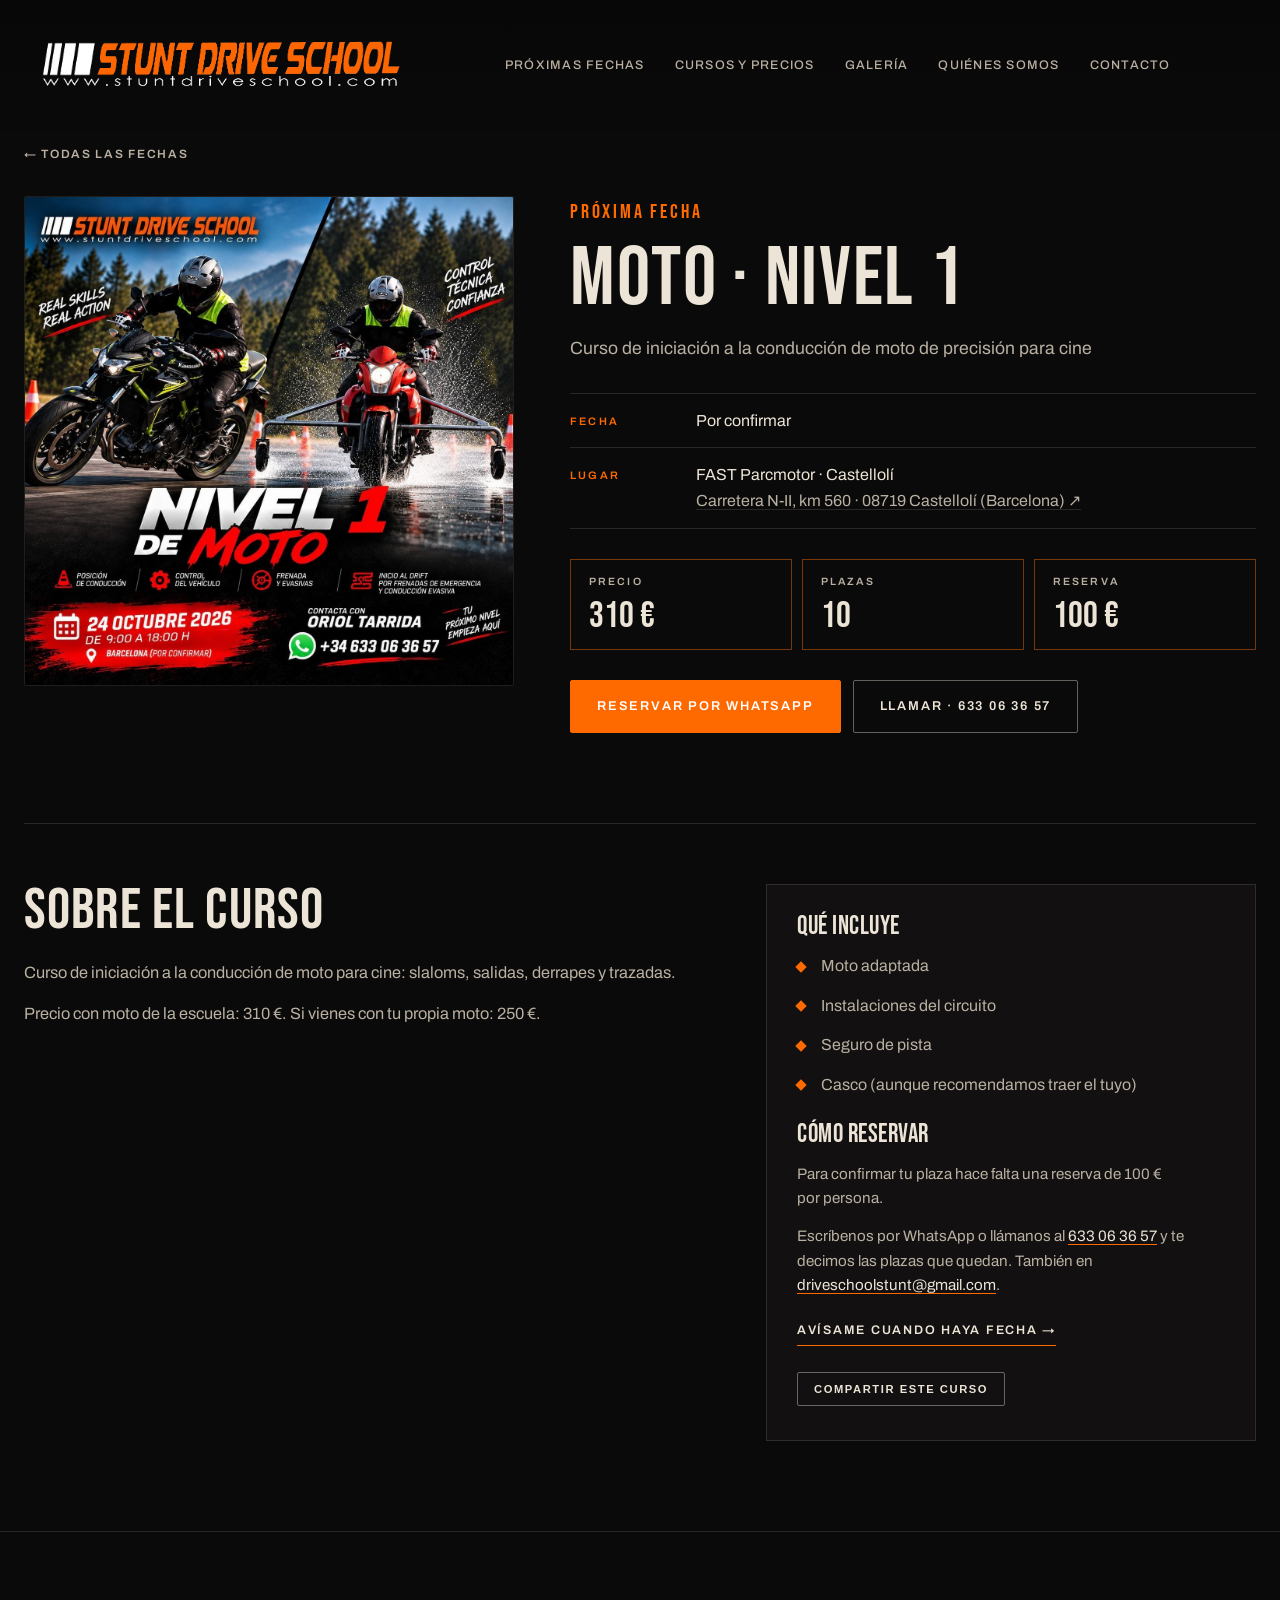
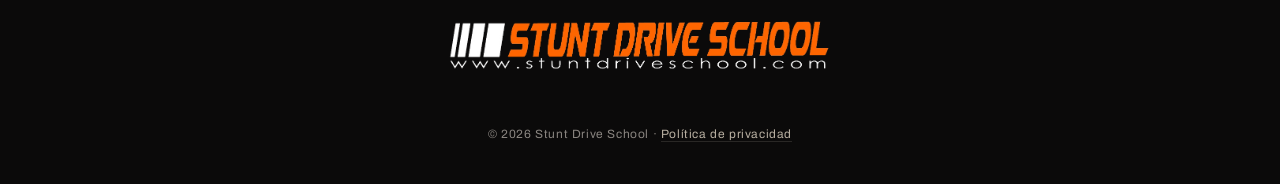
==== cursos/moto-nivel-1/index.html @ 05d61115 "Página «Más información» para cada fecha (cursos/<slug>/), generada desde el contenido Co-Authored-B" ====
<!DOCTYPE html>
<html lang="es">
<head>
<meta charset="UTF-8">
<meta name="viewport" content="width=device-width, initial-scale=1.0">
<title>Moto · Nivel 1 — Stunt Drive School</title>
<meta name="description" content="Curso de iniciación a la conducción de moto de precisión para cine">
<meta name="theme-color" content="#0b0a0a">
<link rel="icon" type="image/png" href="../../assets/brand/stuntdriveschool-logo.png">
<meta property="og:type" content="website">
<meta property="og:title" content="Moto · Nivel 1 — Stunt Drive School">
<meta property="og:description" content="Curso de iniciación a la conducción de moto de precisión para cine">
<meta property="og:image" content="../../assets/img/fechas/678229727dba.jpg">
<link rel="preconnect" href="https://fonts.googleapis.com">
<link rel="preconnect" href="https://fonts.gstatic.com" crossorigin>
<link href="https://fonts.googleapis.com/css2?family=Bebas+Neue&family=Archivo:wght@400;500;600&display=swap" rel="stylesheet">
<link rel="stylesheet" href="../../css/style.css?v=22">
</head>
<body>
<!-- Página generada por el panel desde data/contenido.json: no editar a mano -->

<div class="scroll-progress" id="scrollProgress"><span></span></div>

<header class="site-header" id="siteHeader">
  <div class="header-inner">
    <a href="../../index.html" class="logo-link" aria-label="Stunt Drive School — inicio">
      <img src="../../assets/brand/stuntdriveschool-logo.png" width="1063" height="301" alt="Stunt Drive School" class="logo-img">
    </a>
    <nav class="main-nav" id="mainNav">
      <a href="../../index.html#fechas">Próximas fechas</a>
      <a href="../../index.html#cursos">Cursos y precios</a>
      <a href="../../index.html#galeria">Galería</a>
      <a href="../../index.html#equipo">Quiénes somos</a>
      <a href="../../index.html#contacto">Contacto</a>
    </nav>
    <div class="header-actions">
      <a href="https://wa.me/34633063657?text=Hola%2C%20quiero%20informaci%C3%B3n%20del%20curso%20de%20Moto%20%C2%B7%20Nivel%201" target="_blank" rel="noopener" class="btn btn-small">Reservar plaza</a>
      <button class="nav-toggle" id="navToggle" aria-label="Menú" aria-expanded="false">
        <span></span><span></span><span></span>
      </button>
    </div>
  </div>
</header>

<main class="curso-pag">
  <div class="curso-volver"><a href="../../index.html#fechas">← Todas las fechas</a></div>

  <section class="curso-cabecera con-foto">
    <a class="curso-cartel reveal" href="../../assets/img/fechas/678229727dba.jpg" target="_blank" rel="noopener" title="Ver en grande"><img src="../../assets/img/fechas/678229727dba.jpg" alt="Moto · Nivel 1"></a>
    <div class="curso-info reveal">
      <span class="sec-index">Próxima fecha</span>
      <h1>Moto · Nivel 1</h1>
      <p class="lead">Curso de iniciación a la conducción de moto de precisión para cine</p>
      <dl class="curso-datos">
          <div><dt>Fecha</dt><dd>Por confirmar</dd></div>
          <div><dt>Lugar</dt><dd>FAST Parcmotor · Castellolí<br><a href="https://maps.google.com/?q=FAST%20Parcmotor%20%C2%B7%20Castellol%C3%AD%20Carretera%20N-II%2C%20km%20560%20%C2%B7%2008719%20Castellol%C3%AD%20%28Barcelona%29" target="_blank" rel="noopener">Carretera N-II, km 560 · 08719 Castellolí (Barcelona) ↗</a></dd></div>
      </dl>
      <div class="curso-cifras"><div><span>Precio</span><b>310 €</b></div><div><span>Plazas</span><b>10</b></div><div><span>Reserva</span><b>100 €</b></div></div>
      <div class="curso-cta">
        <a href="https://wa.me/34633063657?text=Hola%2C%20quiero%20informaci%C3%B3n%20del%20curso%20de%20Moto%20%C2%B7%20Nivel%201" target="_blank" rel="noopener" class="btn">Reservar por WhatsApp</a>
        <a href="tel:+34633063657" class="btn btn-ghost">Llamar · 633 06 36 57</a>
      </div>
    </div>
  </section>

  <section class="curso-cuerpo">
    <div class="curso-texto reveal">
      <h2>Sobre el curso</h2>
        <p>Curso de iniciación a la conducción de moto para cine: slaloms, salidas, derrapes y trazadas.</p>
        <p>Precio con moto de la escuela: 310 €. Si vienes con tu propia moto: 250 €.</p>
    </div>
    <aside class="curso-lateral reveal">
        <h3>Qué incluye</h3>
        <ul class="features">
          <li>Moto adaptada</li>
          <li>Instalaciones del circuito</li>
          <li>Seguro de pista</li>
          <li>Casco (aunque recomendamos traer el tuyo)</li>
        </ul>
        <h3>Cómo reservar</h3>
        <p>Para confirmar tu plaza hace falta una reserva de 100 € por persona.</p>
        <p>Escríbenos por WhatsApp o llámanos al <a href="tel:+34633063657">633 06 36 57</a> y te decimos las plazas que quedan. También en <a href="mailto:driveschoolstunt@gmail.com">driveschoolstunt@gmail.com</a>.</p>
        <div class="text-links"><a href="../../index.html#avisos">Avísame cuando haya fecha →</a></div>
      <button type="button" class="btn btn-ghost btn-small curso-compartir" id="compartir">Compartir este curso</button>
    </aside>
  </section>
</main>

<footer class="site-footer">
  <img src="../../assets/brand/stuntdriveschool-logo.png" width="1063" height="301" alt="Stunt Drive School" class="footer-logo" style="height:auto;width:min(420px,80vw)" loading="lazy">
  <p>© <span id="year">2026</span> Stunt Drive School · <a href="../../privacidad.html">Política de privacidad</a></p>
</footer>

<script src="../../js/main.js?v=6"></script>
</body>
</html>
---- css/style.css ----
:root{
  --bg: #0b0a0a;
  --bg-alt: #121010;
  --panel: #080707;
  --cream: #ece4d6;
  --cream-dim: #b9b0a2;
  --red: #ff6a00;
  --red-deep: #a33d00;
  --grey: #8a8580;
  --line: rgba(236,228,214,0.13);
  --maxw: 1280px;
  --ff-display: 'Bebas Neue', 'Archivo', sans-serif;
  --ff-body: 'Archivo', sans-serif;
  --ease: cubic-bezier(.16,.8,.3,1);
}

*{box-sizing:border-box;margin:0;padding:0;}
html{scroll-behavior:smooth;}
body{
  background:var(--bg);color:var(--cream);
  font-family:var(--ff-body);line-height:1.6;
  -webkit-font-smoothing:antialiased;overflow-x:hidden;
}
img{max-width:100%;display:block;}
a{color:inherit;text-decoration:none;}
h1,h2,h3{font-family:var(--ff-display);font-weight:400;text-transform:uppercase;letter-spacing:0.02em;line-height:0.95;}
em{font-style:normal;color:var(--red);}

/* ---------- Scroll progress ---------- */
.scroll-progress{position:fixed;top:0;left:0;right:0;height:2px;z-index:200;pointer-events:none;}
.scroll-progress > span{display:block;height:100%;width:0;background:linear-gradient(90deg,var(--red-deep),var(--red));}

/* ---------- Reveal ---------- */
.reveal{opacity:0;transform:translateY(28px);transition:opacity .8s var(--ease),transform .8s var(--ease);}
.reveal.in-view{opacity:1;transform:none;}

/* ---------- Buttons ---------- */
.btn{
  display:inline-flex;white-space:nowrap;align-items:center;gap:10px;
  background:var(--red);color:#fff;
  font-size:0.8rem;font-weight:600;letter-spacing:0.14em;text-transform:uppercase;
  padding:15px 26px;border:1px solid var(--red);border-radius:2px;
  transition:background .25s ease,color .25s ease,transform .25s var(--ease);
}
.btn:hover{background:transparent;color:var(--cream);transform:translateY(-2px);}
.btn-ghost{background:transparent;border-color:rgba(236,228,214,0.4);color:var(--cream);}
.btn-ghost:hover{border-color:var(--red);}
.btn-small{padding:10px 16px;font-size:0.7rem;}

/* ---------- Header ---------- */
.site-header{
  position:fixed;top:0;left:0;right:0;z-index:100;
  background:linear-gradient(to bottom,rgba(8,7,7,0.85),rgba(8,7,7,0));
  transition:background .3s ease;
}
.site-header.scrolled{background:rgba(8,7,7,0.92);backdrop-filter:blur(8px);border-bottom:1px solid var(--line);}
.header-inner{max-width:var(--maxw);margin:0 auto;display:flex;align-items:center;justify-content:space-between;padding:10px 24px;}
.logo-link{display:inline-flex;align-items:flex-start;height:84px;position:relative;z-index:2;transition:height .3s var(--ease);}
.logo-img{height:168px;width:auto;transform-origin:top center;filter:drop-shadow(0 10px 22px rgba(0,0,0,0.65));transition:height .3s var(--ease),transform .3s var(--ease),filter .3s ease;}
.site-header.scrolled .logo-link{height:62px;}
.site-header.scrolled .logo-img{height:62px;}
.logo-link:hover .logo-img{transform:scale(1.04);filter:drop-shadow(0 0 16px rgba(255,106,0,0.55));}
.main-nav{display:flex;align-items:center;gap:30px;}
.main-nav a{
  position:relative;white-space:nowrap;font-size:0.78rem;font-weight:500;letter-spacing:0.1em;text-transform:uppercase;
  color:var(--cream-dim);padding:6px 0;transition:color .25s ease;
}
.main-nav a::after{content:"";position:absolute;left:0;right:100%;bottom:0;height:1px;background:var(--red);transition:right .3s var(--ease);}
.main-nav a:hover{color:var(--cream);}
.main-nav a:hover::after{right:0;}
.header-actions{display:flex;align-items:center;gap:16px;}
.nav-toggle{display:none;flex-direction:column;justify-content:center;gap:5px;width:32px;height:32px;background:none;border:none;cursor:pointer;}
.nav-toggle span{width:100%;height:2px;background:var(--cream);display:block;transition:transform .3s ease,opacity .3s ease;}

/* ---------- Hero ---------- */
.hero{position:relative;min-height:100svh;display:flex;align-items:flex-end;overflow:hidden;background:var(--panel);padding-top:224px;}
.hero-photo{position:absolute;top:-6%;right:0;bottom:0;left:24%;height:112%;will-change:transform;
  -webkit-mask-image:linear-gradient(90deg,transparent 0%,#000 22%);mask-image:linear-gradient(90deg,transparent 0%,#000 22%);}
.hero-photo img{width:100%;height:100%;object-fit:cover;object-position:62% 40%;filter:saturate(0.85) contrast(1.08) brightness(0.9);}
.hero-scrim{
  position:absolute;inset:0;
  background:
    linear-gradient(90deg,rgba(8,7,7,1) 0%,rgba(8,7,7,0.92) 26%,rgba(8,7,7,0.45) 48%,rgba(8,7,7,0.05) 75%),
    linear-gradient(to top,rgba(8,7,7,1) 0%,rgba(8,7,7,0) 35%);
}
.hero-content{
  position:relative;z-index:2;width:100%;max-width:var(--maxw);margin:0 auto;padding:0 24px clamp(64px,12vh,130px);
  opacity:0;transform:translateY(22px);transition:opacity 1s var(--ease) .2s,transform 1s var(--ease) .2s;
}
.hero-content.loaded{opacity:1;transform:none;}
.eyebrow{font-size:0.78rem;font-weight:600;letter-spacing:0.35em;text-transform:uppercase;color:#ff7a1a;margin-bottom:16px;text-shadow:0 1px 12px rgba(0,0,0,0.8);}
.hero-title{font-size:clamp(3.2rem,min(10vw,15svh),8.4rem);max-width:9.5em;margin-bottom:22px;}
.hero-sub{max-width:520px;font-size:clamp(0.95rem,1.3vw,1.08rem);color:var(--cream-dim);margin-bottom:32px;}
.hero-ctas{display:flex;flex-wrap:wrap;gap:12px;}
.hero-motto{
  position:absolute;right:32px;bottom:40px;z-index:2;
  font-size:0.68rem;letter-spacing:0.3em;text-transform:uppercase;color:var(--cream-dim);opacity:0.75;
}
.scroll-cue{
  position:absolute;bottom:30px;left:50%;transform:translateX(-50%);z-index:2;
  width:26px;height:42px;border:1px solid var(--cream-dim);border-radius:20px;
  display:flex;justify-content:center;padding-top:8px;
}
.scroll-cue span{width:4px;height:8px;border-radius:2px;background:var(--red);animation:scrollcue 1.8s infinite;}
@keyframes scrollcue{0%{transform:translateY(0);opacity:1;}70%{transform:translateY(12px);opacity:0;}100%{opacity:0;}}

/* ---------- Credits marquee ---------- */
.credits{border-top:1px solid var(--line);border-bottom:1px solid var(--line);background:var(--panel);overflow:hidden;padding:18px 0;}
.credits-track{display:flex;width:max-content;animation:marquee var(--marquee-dur,30s) linear infinite;}
.credits:hover .credits-track{animation-play-state:paused;}
.credits-group{display:flex;align-items:center;flex-shrink:0;list-style:none;margin:0;padding:0;}
.credits-group li{
  display:flex;align-items:center;gap:40px;padding-right:40px;
  font-family:var(--ff-display);font-size:1.6rem;letter-spacing:0.06em;color:var(--cream-dim);white-space:nowrap;
}
.credits-group li::after{content:"";width:7px;height:7px;background:var(--red);transform:rotate(45deg);flex-shrink:0;}
@keyframes marquee{to{transform:translateX(-50%);}}

/* ---------- Sections ---------- */
.section{max-width:var(--maxw);margin:0 auto;padding:clamp(80px,14vh,150px) 24px clamp(64px,10vh,120px);}
.section-head{display:flex;flex-direction:column;align-items:flex-start;gap:10px;margin-bottom:44px;}
.section-head h2{font-size:clamp(3rem,7vw,5.6rem);}
.section-head p{max-width:560px;color:var(--cream-dim);margin-top:4px;}
.sec-index{font-family:var(--ff-display);font-size:1.25rem;letter-spacing:0.14em;color:var(--red);}

/* ---------- Category grid ---------- */
.cat-grid{display:grid;grid-template-columns:repeat(3,1fr);gap:14px;}
.cat-card{position:relative;aspect-ratio:4/5;overflow:hidden;background:#000;border-radius:2px;}
.cat-card img{
  position:absolute;inset:0;width:100%;height:100%;object-fit:cover;
  filter:grayscale(0.35) brightness(0.62);
  transform:scale(1.02);transition:transform 1.2s var(--ease),filter .6s ease;
}
.cat-card::after{
  content:"";position:absolute;inset:0;
  background:linear-gradient(to top,rgba(8,7,7,0.95) 0%,rgba(8,7,7,0.2) 55%,rgba(8,7,7,0) 100%);
}
.cat-card:hover img{transform:scale(1.08);filter:grayscale(0) brightness(0.8);}
.cat-info{position:absolute;left:0;right:0;bottom:0;z-index:2;padding:28px;}
.cat-num{font-family:var(--ff-display);font-size:1rem;letter-spacing:0.14em;color:var(--red);}
.cat-info h3{font-size:clamp(2.2rem,3.6vw,3.2rem);margin:4px 0 8px;}
.cat-info p{font-size:0.9rem;color:var(--cream-dim);max-width:380px;
  max-height:0;opacity:0;overflow:hidden;transition:max-height .5s var(--ease),opacity .4s ease,margin .4s ease;}
.cat-card:hover .cat-info p,.cat-card:focus-visible .cat-info p{max-height:6em;opacity:1;margin-bottom:12px;}
.cat-count{display:inline-block;font-size:0.68rem;font-weight:600;letter-spacing:0.18em;text-transform:uppercase;
  border:1px solid var(--line);padding:5px 10px;color:var(--cream-dim);}
.cat-card:hover .cat-count{border-color:var(--red);color:var(--cream);}

/* ---------- Split sections ---------- */
.split{display:grid;grid-template-columns:1.1fr 0.9fr;min-height:90vh;background:var(--panel);}
.split.reverse{grid-template-columns:0.9fr 1.1fr;}
.split.reverse .split-media{order:2;}
.split-media{position:relative;overflow:hidden;background:#000;min-height:360px;}
.split-media img{position:absolute;inset:0;width:100%;height:100%;object-fit:cover;filter:contrast(1.05) brightness(0.85);}
.split-media.portrait img{filter:grayscale(1) contrast(1.1);object-position:center 25%;}
.split-text{padding:10vh 6vw;display:flex;flex-direction:column;justify-content:center;gap:18px;}
.split-text h2{font-size:clamp(2.8rem,5.5vw,4.6rem);}
.split-text p{color:var(--cream-dim);max-width:540px;}
.split-text .lead{color:var(--cream);font-size:1.08rem;}
.split-text strong{color:var(--cream);font-weight:600;}
.features{list-style:none;display:flex;flex-direction:column;gap:14px;margin-top:8px;max-width:540px;}
.features li{position:relative;padding-left:24px;color:var(--cream-dim);}
.features li::before{content:"";position:absolute;left:0;top:0.6em;width:8px;height:8px;background:var(--red);transform:rotate(45deg);}
.text-links{display:flex;flex-wrap:wrap;gap:26px;margin-top:10px;}
.text-links a{font-size:0.78rem;font-weight:600;letter-spacing:0.14em;text-transform:uppercase;border-bottom:1px solid var(--red);padding-bottom:4px;transition:color .2s ease;}
.text-links a:hover{color:var(--red);}

/* ---------- Gallery ---------- */
.gallery{display:grid;grid-template-columns:repeat(4,1fr);grid-auto-rows:240px;grid-auto-flow:dense;gap:10px;}
.gallery figure{position:relative;overflow:hidden;background:#000;border-radius:2px;}
.gallery figure.g-wide{grid-column:span 2;}
.gallery figure.g-tall{grid-row:span 2;}
.gallery img{width:100%;height:100%;object-fit:cover;filter:brightness(0.82);transition:transform 1s var(--ease),filter .5s ease;}
.gallery figure:hover img{transform:scale(1.06);filter:brightness(1);}

/* ---------- Contact ---------- */
.contact{
  position:relative;padding:clamp(80px,13vh,150px) 24px;text-align:center;overflow:hidden;
  background:radial-gradient(ellipse at 50% 120%,rgba(255,106,0,0.28),rgba(8,7,7,0) 60%),var(--panel);
  border-top:1px solid var(--line);
}
.contact-inner{max-width:900px;margin:0 auto;display:flex;flex-direction:column;align-items:center;gap:20px;}
.contact h2{font-size:clamp(3rem,8vw,6.4rem);}
.contact .lead{color:var(--cream-dim);max-width:none;text-wrap:balance;}
.contact-grid{display:grid;grid-template-columns:repeat(4,1fr);gap:1px;background:var(--line);border:1px solid var(--line);width:100%;margin-top:24px;}
.contact-item{display:flex;flex-direction:column;gap:6px;padding:26px 18px;background:var(--panel);font-size:0.95rem;transition:background .25s ease;}
.contact-item span{font-size:0.66rem;font-weight:600;letter-spacing:0.22em;text-transform:uppercase;color:var(--red);}
.contact-item:hover{background:#1c1209;}

/* ---------- Footer ---------- */
.site-footer{display:flex;flex-direction:column;align-items:center;gap:18px;padding:56px 24px 40px;border-top:1px solid var(--line);}
.footer-logo{width:auto;height:240px;}
.site-footer p{font-size:0.75rem;color:var(--grey);letter-spacing:0.05em;text-align:center;}

/* ---------- Responsive ---------- */
@media (max-width: 1240px){
  .main-nav{gap:22px;}
  .main-nav a{font-size:0.74rem;letter-spacing:0.08em;}
}
@media (max-width: 1180px){
  .header-actions .btn-small{display:none;}
}
@media (max-width: 900px){
  .main-nav{
    position:fixed;inset:0;flex-direction:column;justify-content:center;gap:28px;
    background:rgba(8,7,7,0.97);opacity:0;pointer-events:none;transition:opacity .3s ease;
  }
  .main-nav a{font-size:1.1rem;}
  .main-nav.open{opacity:1;pointer-events:auto;}
  .nav-toggle{display:flex;position:relative;z-index:101;}
  .nav-toggle.open span:nth-child(1){transform:translateY(7px) rotate(45deg);}
  .nav-toggle.open span:nth-child(2){opacity:0;}
  .nav-toggle.open span:nth-child(3){transform:translateY(-7px) rotate(-45deg);}
}
@media (max-width: 960px){
  .hero-motto{display:none;}
  .hero-photo{left:0;-webkit-mask-image:none;mask-image:none;}
  .hero-scrim{background:linear-gradient(to top,rgba(8,7,7,1) 0%,rgba(8,7,7,0.85) 45%,rgba(8,7,7,0.2) 100%);}
  .split,.split.reverse{grid-template-columns:1fr;min-height:0;}
  .split.reverse .split-media{order:0;}
  .split-media{min-height:58vh;}
  .cat-grid{grid-template-columns:1fr;}
  .cat-card{aspect-ratio:16/9;}
  .cat-info p{max-height:none;opacity:1;margin-bottom:10px;}
  .gallery{grid-template-columns:repeat(2,1fr);grid-auto-rows:200px;}
  .contact-grid{grid-template-columns:1fr 1fr;}
}
@media (max-width: 600px){
  .logo-link{height:64px;}
  .logo-img{height:128px;}
  .site-header.scrolled .logo-link,.site-header.scrolled .logo-img{height:52px;}
  .hero{padding-top:160px;}
  .hero-photo{left:0;}
  .hero-photo img{object-position:58% 30%;}
  .hero-scrim{background:linear-gradient(to top,rgba(8,7,7,1) 0%,rgba(8,7,7,0.9) 50%,rgba(8,7,7,0.25) 100%);}
  .hero-content{padding-bottom:9vh;}
  .eyebrow{font-size:0.7rem;letter-spacing:0.22em;}
  .hero-motto,.scroll-cue{display:none;}
  .section{padding:12vh 16px 10vh;}
  .cat-grid{grid-template-columns:1fr;}
  .cat-card{aspect-ratio:4/3;}
  .cat-info{padding:20px;}
  .gallery{grid-auto-rows:150px;}
  .split-text{padding:9vh 16px;}
  .contact{padding:14vh 16px;}
  .contact-grid{grid-template-columns:1fr;}
}

@media (prefers-reduced-motion: reduce){
  html{scroll-behavior:auto;}
  .reveal,.hero-content{opacity:1;transform:none;transition:none;}
  .credits-track{animation:none;}
  .hero-photo{will-change:auto;}
}

/* =========================================================
/* ---------- Carrusel de fotos (laboratorio) ---------- */
.slideshow{position:absolute;inset:0;overflow:hidden;}
.slideshow .slide{
  position:absolute;inset:0;width:100%;height:100%;object-fit:cover;
  opacity:0;transform:scale(1.08);
  transition:opacity 1.1s ease,transform 6s cubic-bezier(.2,.6,.3,1);
  filter:contrast(1.05) brightness(0.82);
}
.slideshow .slide.active{opacity:1;transform:scale(1);}
.slide-progress{position:absolute;bottom:18px;left:18px;right:18px;z-index:3;display:flex;gap:5px;}
.slide-progress span{flex:1;height:2px;background:rgba(236,228,214,0.25);border-radius:2px;overflow:hidden;}
.slide-progress span i{display:block;height:100%;width:0;background:var(--red);}
.slide-progress span.done i{width:100%;}
.slide-progress span.run i{width:100%;transition:width var(--slide-ms,5000ms) linear;}
.slide-arrow{
  position:absolute;top:50%;z-index:3;transform:translateY(-50%);
  width:40px;height:40px;border-radius:50%;cursor:pointer;
  background:rgba(8,7,7,0.5);border:1px solid rgba(236,228,214,0.3);color:var(--cream);font-size:0.85rem;
  opacity:0;transition:opacity .25s ease,border-color .2s ease,background .2s ease;
}
.slide-arrow.prev{left:16px;} .slide-arrow.next{right:16px;}
.slideshow:hover .slide-arrow,.slide-arrow:focus-visible{opacity:1;}
.slide-arrow:hover{border-color:var(--red);background:rgba(8,7,7,0.8);}
@media (hover: none){ .slide-arrow{opacity:0.75;} }
@media (prefers-reduced-motion: reduce){ .slideshow .slide{transform:none;transition:opacity .4s ease;} }
/* ---------- Más servicios ---------- */
.more-services{padding:64px 24px 72px;border-top:1px solid var(--line);text-align:center;}
.more-label{
  font-size:0.74rem;font-weight:500;letter-spacing:0.35em;text-transform:uppercase;
  color:var(--grey);margin-bottom:28px;
}
.more-grid{display:flex;flex-wrap:wrap;justify-content:center;gap:40px 56px;}
.more-item{display:flex;flex-direction:column;align-items:center;gap:8px;width:360px;max-width:100%;}
.more-item img{
  height:190px;width:100%;object-fit:contain;margin-bottom:6px;
  filter:grayscale(1);opacity:0.55;transition:filter .35s, opacity .35s, transform .35s;
}
.more-name{font-family:var(--ff-display);font-size:1.3rem;letter-spacing:0.08em;color:var(--cream-dim);transition:color .35s;}
.more-desc{font-size:0.78rem;color:var(--grey);line-height:1.4;}
.more-item:hover img,.more-item:focus-visible img{filter:none;opacity:1;transform:translateY(-3px);}
.more-item:hover .more-name,.more-item:focus-visible .more-name{color:var(--red);}

/* =========================================================
   Stunt Drive School
   ========================================================= */
/* Logo horizontal: más bajo que el escudo de creationsFX */
.logo-link{height:auto;align-items:center;}
.logo-img{height:84px;filter:none;}
.site-header.scrolled .logo-link{height:auto;}
.site-header.scrolled .logo-img{height:56px;}
.logo-link:hover .logo-img{transform:scale(1.03);filter:drop-shadow(0 0 14px rgba(255,106,0,0.45));}
.hero{padding-top:160px;}

/* ---------- Pósters (casos de éxito) ---------- */
.posters{border-top:1px solid var(--line);border-bottom:1px solid var(--line);background:var(--panel);overflow:hidden;padding:22px 0;}
.posters-track{display:flex;width:max-content;animation:marquee var(--marquee-dur,60s) linear infinite;}
.posters:hover .posters-track{animation-play-state:paused;}
.posters-group{display:flex;gap:14px;padding-right:14px;list-style:none;flex-shrink:0;}
.posters-group img{height:190px;width:auto;border-radius:2px;filter:grayscale(0.7) brightness(0.75);transition:filter .4s ease;}
.posters-group img:hover{filter:none;}
.posters-label{max-width:var(--maxw);margin:0 auto 16px;padding:0 24px;font-size:0.7rem;font-weight:600;letter-spacing:0.3em;text-transform:uppercase;color:var(--grey);}

/* ---------- Cursos ---------- */
.course-cols{display:grid;grid-template-columns:1.25fr 1fr;gap:56px;}
.course-cols h3{font-size:1.9rem;color:var(--cream);margin-bottom:10px;display:flex;align-items:baseline;gap:12px;}
.course-cols h3 small{font-family:var(--ff-body);font-size:0.68rem;font-weight:600;letter-spacing:0.2em;color:var(--grey);}
.price-list{list-style:none;border-top:1px solid var(--line);}
.price-list li{display:flex;align-items:baseline;gap:14px;padding:16px 0;border-bottom:1px solid var(--line);transition:padding .3s var(--ease),background .3s ease;}
.price-list li:hover{padding-left:10px;background:linear-gradient(90deg,rgba(255,106,0,0.07),transparent);}
.pl-tag{font-size:0.62rem;font-weight:600;letter-spacing:0.18em;text-transform:uppercase;color:var(--red);min-width:62px;}
.pl-name{flex:1;font-size:0.98rem;}
.pl-name span{display:block;font-size:0.8rem;color:var(--grey);}
.pl-price{font-family:var(--ff-display);font-size:1.7rem;letter-spacing:0.03em;white-space:nowrap;}
.pl-combo .pl-tag{color:var(--cream);}
.course-media{position:relative;margin-top:28px;aspect-ratio:16/10;overflow:hidden;border-radius:2px;background:#000;}
.course-media img{width:100%;height:100%;object-fit:cover;filter:brightness(0.85);}
.course-note{margin-top:28px;font-size:0.85rem;color:var(--cream-dim);padding-left:14px;border-left:2px solid var(--red);max-width:640px;}

/* ---------- Próxima fecha ---------- */
.event{display:grid;grid-template-columns:auto 1fr auto;align-items:center;gap:40px;padding:36px 40px;
  background:var(--bg-alt);border:1px solid var(--line);border-radius:2px;}
.event-date{font-family:var(--ff-display);text-align:center;line-height:0.9;color:var(--red);font-size:1.4rem;letter-spacing:0.08em;
  border:1px solid rgba(255,106,0,0.45);padding:18px 20px;}
.event-date b{display:block;font-weight:400;font-size:3.2rem;color:var(--cream);}
.event h3{font-size:clamp(2rem,3.4vw,2.8rem);margin-bottom:8px;}
.event p{color:var(--cream-dim);font-size:0.95rem;max-width:620px;}
.event-facts{display:flex;flex-wrap:wrap;gap:8px;margin-top:14px;}
.event-facts span{font-size:0.7rem;font-weight:600;letter-spacing:0.14em;text-transform:uppercase;padding:7px 12px;border:1px solid var(--line);color:var(--cream-dim);}
.event-facts span b{color:var(--cream);font-weight:600;}

/* ---------- Equipo ---------- */
.team{display:grid;grid-template-columns:1fr 1fr;gap:14px;}
.member{position:relative;aspect-ratio:4/5;overflow:hidden;background:#000;border-radius:2px;}
.member img{position:absolute;inset:0;width:100%;height:100%;object-fit:cover;object-position:center 20%;filter:grayscale(1) contrast(1.1) brightness(0.8);transition:transform 1.2s var(--ease),filter .6s ease;}
.member::after{content:"";position:absolute;inset:0;background:linear-gradient(to top,rgba(8,7,7,0.96) 0%,rgba(8,7,7,0.15) 55%,rgba(8,7,7,0) 100%);}
.member:hover img{transform:scale(1.05);filter:grayscale(0.4) contrast(1.05) brightness(0.9);}
.member-info{position:absolute;left:0;right:0;bottom:0;z-index:2;padding:30px;}
.member-role{font-size:0.66rem;font-weight:600;letter-spacing:0.22em;text-transform:uppercase;color:var(--red);}
.member-info h3{font-size:clamp(2.4rem,4vw,3.4rem);margin:4px 0 10px;}
.member-info p{font-size:0.92rem;color:var(--cream-dim);max-width:440px;}
.member-info .text-links{margin-top:14px;}


/* ---------- Contacto (5 columnas + dirección) ---------- */
.contact-grid.cols-3{grid-template-columns:repeat(3,1fr);}
.contact-address{margin-top:20px;font-size:0.85rem;color:var(--cream-dim);}
.contact-address a{border-bottom:1px solid var(--red);}

@media (max-width: 960px){
  .course-cols{grid-template-columns:1fr;gap:48px;}
  .event{grid-template-columns:auto 1fr;gap:24px;padding:28px;}
  .event .btn{grid-column:1 / -1;justify-self:start;}
  .contact-grid.cols-3{grid-template-columns:1fr 1fr;}
}
@media (max-width: 600px){
  .logo-img{height:54px;}
  .site-header.scrolled .logo-img{height:42px;}
  .hero{padding-top:120px;}
  .posters-group img{height:140px;}
  .team{grid-template-columns:1fr;}
  .member{aspect-ratio:4/5;}
  .member-info{padding:22px;}
  .event{grid-template-columns:1fr;padding:22px;}
  .event-date{justify-self:start;}
  .pl-tag{display:none;}
  .contact-grid.cols-3{grid-template-columns:1fr;}
}

/* ---------- Ajustes de texto y maquetación ---------- */
p,li,dd{text-wrap:pretty;}
h1,h2,h3,.lead{text-wrap:balance;}
main section[id]{scroll-margin-top:72px;}
.section-tight{padding-top:clamp(24px,4vh,48px);}

/* Eyebrow del hero en dos líneas fijas: nunca se parte a media frase */
.eyebrow span{display:block;}
.eyebrow span + span{margin-top:4px;}

/* Lista de precios: columnas fijas y todo centrado en vertical */
.price-list li{align-items:center;}
.pl-tag{flex:0 0 72px;min-width:0;}
.pl-name{line-height:1.35;}
.pl-name span{margin-top:2px;}
.pl-price{line-height:1;}
.course-cols h3{flex-wrap:wrap;row-gap:2px;}

/* Bloque de fecha */
.event-date{min-width:150px;}
.event-date b{font-size:2.1rem;line-height:0.95;margin-top:6px;}


@media (max-width: 960px){
  .section-tight{padding-top:24px;}
}
@media (max-width: 600px){
  .hero-ctas .btn{flex:1 1 100%;justify-content:center;}

  /* En móvil la etiqueta (coche/moto/combo) va encima del nombre, no se oculta */
  .price-list li{display:grid;grid-template-columns:1fr auto;column-gap:14px;row-gap:2px;padding:14px 0;}
  .pl-tag{display:block;grid-column:1;grid-row:1;}
  .pl-name{grid-column:1;grid-row:2;}
  .pl-price{grid-column:2;grid-row:1 / span 2;}
  .price-list li:hover{padding-left:0;}

  /* Equipo: el texto va debajo de la foto para no taparle la cara */
  .member{aspect-ratio:auto;display:flex;flex-direction:column;background:var(--bg-alt);border:1px solid var(--line);}
  .member img{position:static;aspect-ratio:4/4.2;height:auto;}
  .member::after{display:none;}
  .member-info{position:static;padding:22px 20px 24px;}

  .event-date{min-width:0;padding:14px 18px;}

  /* Contacto compacto: etiqueta a la izquierda, dato a la derecha */
  .contact-item{flex-direction:row;justify-content:space-between;align-items:center;gap:12px;padding:16px 18px;text-align:right;}
  .contact-item span{text-align:left;flex-shrink:0;}
  .contact-address{text-wrap:balance;}
}
@media (min-width: 601px) and (max-width: 960px){
  .event .btn{grid-column:2;}
}
@media (max-width: 600px){
  .event .btn{grid-column:1;}
}
/* Tablet: igual que en móvil, el texto del equipo va debajo de la foto */
@media (max-width: 960px){
  .member{aspect-ratio:auto;display:flex;flex-direction:column;background:var(--bg-alt);border:1px solid var(--line);}
  .member img{position:static;aspect-ratio:4/4.2;height:auto;}
  .member::after{display:none;}
  .member-info{position:static;padding:22px 20px 24px;}
}
@media (max-width: 960px){
  .member-info{flex:1;display:flex;flex-direction:column;}
  .member-info .text-links{margin-top:auto;padding-top:14px;}
}

/* ---------- Lista de interesados ---------- */
.notify{display:grid;grid-template-columns:0.8fr 1.2fr;gap:48px;margin-top:20px;padding:40px;
  background:var(--bg-alt);border:1px solid var(--line);border-radius:2px;scroll-margin-top:72px;}
.notify-text h3{font-size:clamp(2rem,3.4vw,2.8rem);margin-bottom:12px;}
.notify-text p{color:var(--cream-dim);font-size:0.95rem;max-width:380px;}
.notify-form{display:grid;grid-template-columns:1fr 1fr;gap:18px 16px;}
.field{display:flex;flex-direction:column;gap:7px;border:0;min-width:0;}
.field label,.field legend{font-size:0.66rem;font-weight:600;letter-spacing:0.2em;text-transform:uppercase;color:var(--grey);padding:0;}
.field label span{letter-spacing:0.08em;text-transform:none;font-weight:500;}
.field legend{margin-bottom:7px;}
.field input{
  font:inherit;font-size:0.95rem;color:var(--cream);background:var(--panel);
  border:1px solid var(--line);border-radius:2px;padding:12px 14px;width:100%;
  transition:border-color .2s ease;
}
.field input:focus{outline:none;border-color:var(--red);}
.field input[aria-invalid="true"]{border-color:#ff4d4d;}
.notify-form .chips{display:flex;flex-wrap:wrap;gap:6px;}
.notify-form .chip{
  display:inline-flex;align-items:center;gap:8px;cursor:pointer;
  font-size:0.85rem;padding:10px 14px;border:1px solid var(--line);border-radius:2px;color:var(--cream-dim);
  transition:border-color .2s ease,color .2s ease,background .2s ease;
}
.notify-form .chip input{accent-color:var(--red);margin:0;}
.notify-form .chip:has(input:checked){border-color:var(--red);background:rgba(255,106,0,0.12);color:var(--cream);}
.notify-form .chip:has(input:focus-visible){outline:2px solid var(--red);outline-offset:2px;}
.hp{position:absolute;left:-9999px;width:1px;height:1px;overflow:hidden;}
.consent{grid-column:1 / -1;display:flex;align-items:flex-start;gap:10px;font-size:0.85rem;color:var(--cream-dim);cursor:pointer;}
.consent input{accent-color:var(--red);margin-top:3px;flex-shrink:0;}
.consent a{color:var(--cream);border-bottom:1px solid var(--red);}
.turnstile{grid-column:1 / -1;}
.turnstile:empty{display:none;}
.notify-actions{grid-column:1 / -1;display:flex;align-items:center;flex-wrap:wrap;gap:12px 20px;}
.notify-actions .btn{cursor:pointer;font-family:inherit;}
.notify-actions .btn[disabled]{opacity:0.6;cursor:wait;transform:none;}
.notify-msg{font-size:0.9rem;color:var(--cream-dim);}
.notify-msg.ok{color:#7ad97a;}
.notify-msg.error{color:#ff6b6b;}
/* tras apuntarse solo queda el mensaje de confirmación */
.notify.sent .notify-form > :not(.notify-actions),.notify.sent .notify-actions .btn{display:none;}
.notify.sent .notify-msg{font-size:1.05rem;}

@media (max-width: 960px){
  .notify{grid-template-columns:1fr;gap:26px;padding:28px;}
}
@media (max-width: 600px){
  .notify{padding:22px 18px;}
  .notify-form{grid-template-columns:1fr;}
  .notify-actions .btn{flex:1 1 100%;justify-content:center;}
}

/* ---------- Página legal ---------- */
.legal{max-width:760px;margin:0 auto;padding:150px 24px 90px;}
.legal h1{font-size:clamp(3rem,7vw,5rem);margin:14px 0 6px;}
.legal-date{font-size:0.8rem;color:var(--grey);margin-bottom:34px;}
.legal h2{font-size:1.7rem;margin:34px 0 10px;}
.legal p{color:var(--cream-dim);}
.legal strong{color:var(--cream);font-weight:600;}
.legal a{color:var(--cream);border-bottom:1px solid var(--red);}
@media (max-width: 600px){ .legal{padding:120px 16px 70px;} }
.site-footer p a{color:var(--cream-dim);border-bottom:1px solid var(--line);transition:color .2s ease,border-color .2s ease;}
.site-footer p a:hover{color:var(--cream);border-color:var(--red);}
/* Título de portada en tres líneas: algo más pequeño para que quepa con el resto */
.hero-title{font-size:clamp(3rem,min(8.4vw,11.5svh),7rem);}

/* ---------- Equipo: fichas horizontales con la foto pequeña ----------
   Así "Quiénes somos" y la franja de producciones caben en la misma pantalla. */
.member{
  aspect-ratio:auto;display:grid;grid-template-columns:200px 1fr;
  background:var(--bg-alt);border:1px solid var(--line);
}
.member::after{display:none;}
.member img{position:static;width:100%;height:100%;min-height:250px;aspect-ratio:auto;object-position:center 20%;}
.member-info{position:static;display:flex;flex-direction:column;padding:26px 26px 24px;}
.member-info h3{font-size:clamp(2rem,3vw,2.6rem);margin:4px 0 10px;}
.member-info p{font-size:0.9rem;}
.member-info .text-links{margin-top:auto;padding-top:14px;}
#equipo{padding-bottom:clamp(40px,6vh,64px);}
@media (max-width: 960px){
  .team{grid-template-columns:1fr;}
  .member img{aspect-ratio:auto;height:100%;}
}
@media (max-width: 600px){
  .member{grid-template-columns:110px 1fr;}
  .member img{min-height:0;height:100%;}
  .member-info{padding:16px 16px 16px;}
  .member-info h3{font-size:1.9rem;margin:2px 0 6px;}
  .member-info p{font-size:0.84rem;line-height:1.5;}
  .member-info .text-links{padding-top:10px;}
}
@media (min-width: 601px) and (max-width: 960px){
  .member{grid-template-columns:170px 1fr;}
  .member img{min-height:200px;}
  .member-info{padding:20px 22px;}
}

/* Logo de cabecera más grande (petición de José, 2026-11-04) */
.logo-img{height:112px;}
.site-header.scrolled .logo-img{height:70px;}
.hero{padding-top:190px;}
@media (max-width: 1240px){
  .logo-img{height:96px;}
  .site-header.scrolled .logo-img{height:62px;}
}
@media (max-width: 600px){
  .logo-img{height:66px;}
  .site-header.scrolled .logo-img{height:50px;}
  .hero{padding-top:140px;}
}
/* Con el logo grande no caben logo + menú + botón: el botón (igual que Contacto) solo en pantallas anchas */
@media (max-width: 1500px){
  .header-actions .btn-small{display:none;}
}
@media (max-width: 1100px){
  .logo-img{height:80px;}
  .site-header.scrolled .logo-img{height:58px;}
}
@media (min-width: 901px) and (max-width: 1000px){
  .logo-img{height:72px;}
  .main-nav{gap:16px;}
  .main-nav a{font-size:0.7rem;letter-spacing:0.06em;}
}
.logo-link{flex-shrink:0;}

/* ---------- Fechas generadas desde el panel ---------- */
.event-date{line-height:1;text-transform:uppercase;}
.event-date b{white-space:nowrap;}
.event-date b.largo{font-size:1.5rem;}
.event.event-empty{grid-template-columns:1fr auto;}
.pie-marca{cursor:default;user-select:none;-webkit-user-select:none;}
@media (max-width: 960px){
  .event.event-empty{grid-template-columns:1fr;}
  .event.event-empty .btn{grid-column:1;}
}

/* ---------- Así son nuestros cursos (carrusel) ---------- */
.curso-vivo{padding-top:clamp(24px,4vh,48px);}
.vivo-grid{display:grid;grid-template-columns:1fr 1fr;gap:clamp(32px,5vw,72px);align-items:center;}
.vivo-media{position:relative;aspect-ratio:1/1;overflow:hidden;background:#000;border-radius:2px;}
.vivo-text{display:flex;flex-direction:column;gap:18px;}
.vivo-text h2{font-size:clamp(2.8rem,5.5vw,4.6rem);}
.vivo-text .lead{font-size:1.08rem;color:var(--cream);max-width:520px;}
.vivo-text strong{color:var(--cream);font-weight:600;}

/* ---------- Foto de Oriol y Jordi ---------- */
/* al lado del título en escritorio, para que fotos y películas sigan cabiendo en una pantalla */
.equipo-head{display:grid;grid-template-columns:1fr minmax(0,360px);gap:32px;align-items:end;margin-bottom:44px;}
.equipo-head .section-head{margin-bottom:0;}
.team-photo{margin:0;overflow:hidden;border-radius:2px;background:#000;aspect-ratio:16/10;width:100%;}
.team-photo img{width:100%;height:100%;object-fit:cover;object-position:center 30%;}
@media (max-width: 760px){
  .equipo-head{grid-template-columns:1fr;gap:20px;margin-bottom:24px;}
}

@media (max-width: 960px){
  .vivo-grid{grid-template-columns:1fr;}
  .vivo-media{max-width:620px;}
}

/* ---------- Foto o cartel de una fecha (opcional, desde el panel) ---------- */
.event.event-con-foto{grid-template-columns:190px auto 1fr auto;}
.event-foto{display:block;align-self:center;overflow:hidden;border-radius:2px;background:#000;border:1px solid var(--line);transition:border-color .2s ease;}
.event-foto:hover{border-color:var(--red);}
.event-foto img{width:100%;height:100%;max-height:300px;object-fit:cover;}
/* Pantallas medianas: el botón pasa debajo del texto para que este no quede estrecho */
@media (min-width: 961px) and (max-width: 1240px){
  .event.event-con-foto{grid-template-columns:190px auto 1fr;row-gap:20px;}
  .event-con-foto .event-foto,.event-con-foto .event-date{grid-row:1 / span 2;}
  .event-con-foto > .btn{grid-column:3;justify-self:start;}
}
@media (max-width: 960px){
  .event.event-con-foto{grid-template-columns:auto 1fr;}
  .event-con-foto .event-foto{grid-column:1 / -1;}
  .event-foto img{height:auto;max-height:420px;object-fit:contain;}
}
@media (max-width: 600px){
  .event.event-con-foto{grid-template-columns:1fr;}
}

/* ---------- Página de cada curso ("Más información"), generada por el panel ---------- */
.curso-pag{max-width:var(--maxw);margin:0 auto;padding:140px 24px 90px;}
.curso-volver{margin-bottom:30px;}
.curso-volver a{font-size:0.75rem;font-weight:600;letter-spacing:0.14em;text-transform:uppercase;color:var(--cream-dim);transition:color .2s ease;}
.curso-volver a:hover{color:var(--red);}
.curso-cabecera{display:grid;grid-template-columns:1fr;gap:56px;align-items:start;}
.curso-cabecera.con-foto{grid-template-columns:minmax(0,5fr) minmax(0,7fr);}
.curso-cartel{display:block;border:1px solid var(--line);background:#000;border-radius:2px;overflow:hidden;transition:border-color .2s ease;}
.curso-cartel:hover{border-color:var(--red);}
.curso-cartel img{width:100%;height:auto;}
.curso-info h1{font-size:clamp(3rem,6.5vw,5.6rem);margin:12px 0 16px;}
.curso-info .lead{color:var(--cream-dim);font-size:1.1rem;max-width:620px;}
.curso-datos{display:flex;flex-direction:column;margin:30px 0;border-top:1px solid var(--line);}
.curso-datos div{display:grid;grid-template-columns:110px 1fr;gap:16px;padding:14px 0;border-bottom:1px solid var(--line);}
.curso-datos dt{font-size:0.68rem;font-weight:600;letter-spacing:0.2em;text-transform:uppercase;color:var(--red);padding-top:5px;}
.curso-datos dd{color:var(--cream);}
.curso-datos small{color:var(--cream-dim);font-size:0.85em;}
.curso-datos a{color:var(--cream-dim);border-bottom:1px solid var(--line);transition:color .2s ease,border-color .2s ease;}
.curso-datos a:hover{color:var(--cream);border-color:var(--red);}
.curso-cifras{display:flex;flex-wrap:wrap;gap:10px;margin-bottom:30px;}
.curso-cifras div{flex:1 1 120px;border:1px solid rgba(255,106,0,0.45);padding:14px 18px;display:flex;flex-direction:column;gap:8px;}
.curso-cifras span{font-size:0.66rem;font-weight:600;letter-spacing:0.2em;text-transform:uppercase;color:var(--cream-dim);}
.curso-cifras b{font-family:var(--ff-display);font-weight:400;font-size:2.3rem;line-height:1;color:var(--cream);}
.curso-cta{display:flex;flex-wrap:wrap;gap:12px;}
.curso-cuerpo{display:grid;grid-template-columns:minmax(0,7fr) minmax(0,5fr);gap:56px;margin-top:90px;padding-top:60px;border-top:1px solid var(--line);}
.curso-texto h2{font-size:clamp(2.4rem,4.5vw,3.6rem);margin-bottom:22px;}
.curso-texto p{color:var(--cream-dim);margin-bottom:14px;max-width:680px;font-size:1.02rem;}
.curso-lateral{background:var(--bg-alt);border:1px solid var(--line);padding:30px 30px 34px;align-self:start;display:flex;flex-direction:column;gap:14px;}
.curso-lateral h3{font-size:1.6rem;margin-top:12px;}
.curso-lateral h3:first-child{margin-top:0;}
.curso-lateral p{color:var(--cream-dim);font-size:0.95rem;}
.curso-lateral p a{color:var(--cream);border-bottom:1px solid var(--red);}
.curso-lateral .features{margin-top:0;}
.curso-compartir{align-self:flex-start;margin-top:12px;}
@media (max-width: 960px){
  .curso-cabecera.con-foto,.curso-cuerpo{grid-template-columns:1fr;}
  .curso-cabecera{gap:40px;}
  .curso-cartel{max-width:560px;}
  .curso-cuerpo{margin-top:60px;padding-top:44px;gap:40px;}
}
@media (max-width: 600px){
  .curso-pag{padding-top:116px;}
  .curso-datos div{grid-template-columns:1fr;gap:4px;}
  .curso-cta .btn{width:100%;justify-content:center;}
  .curso-lateral{padding:24px 20px 28px;}
  .curso-cifras{flex-wrap:nowrap;gap:8px;}
  .curso-cifras div{flex:1 1 0;min-width:0;padding:12px 12px;}
  .curso-cifras span{letter-spacing:0.12em;font-size:0.6rem;}
  .curso-cifras b{font-size:1.8rem;}
}
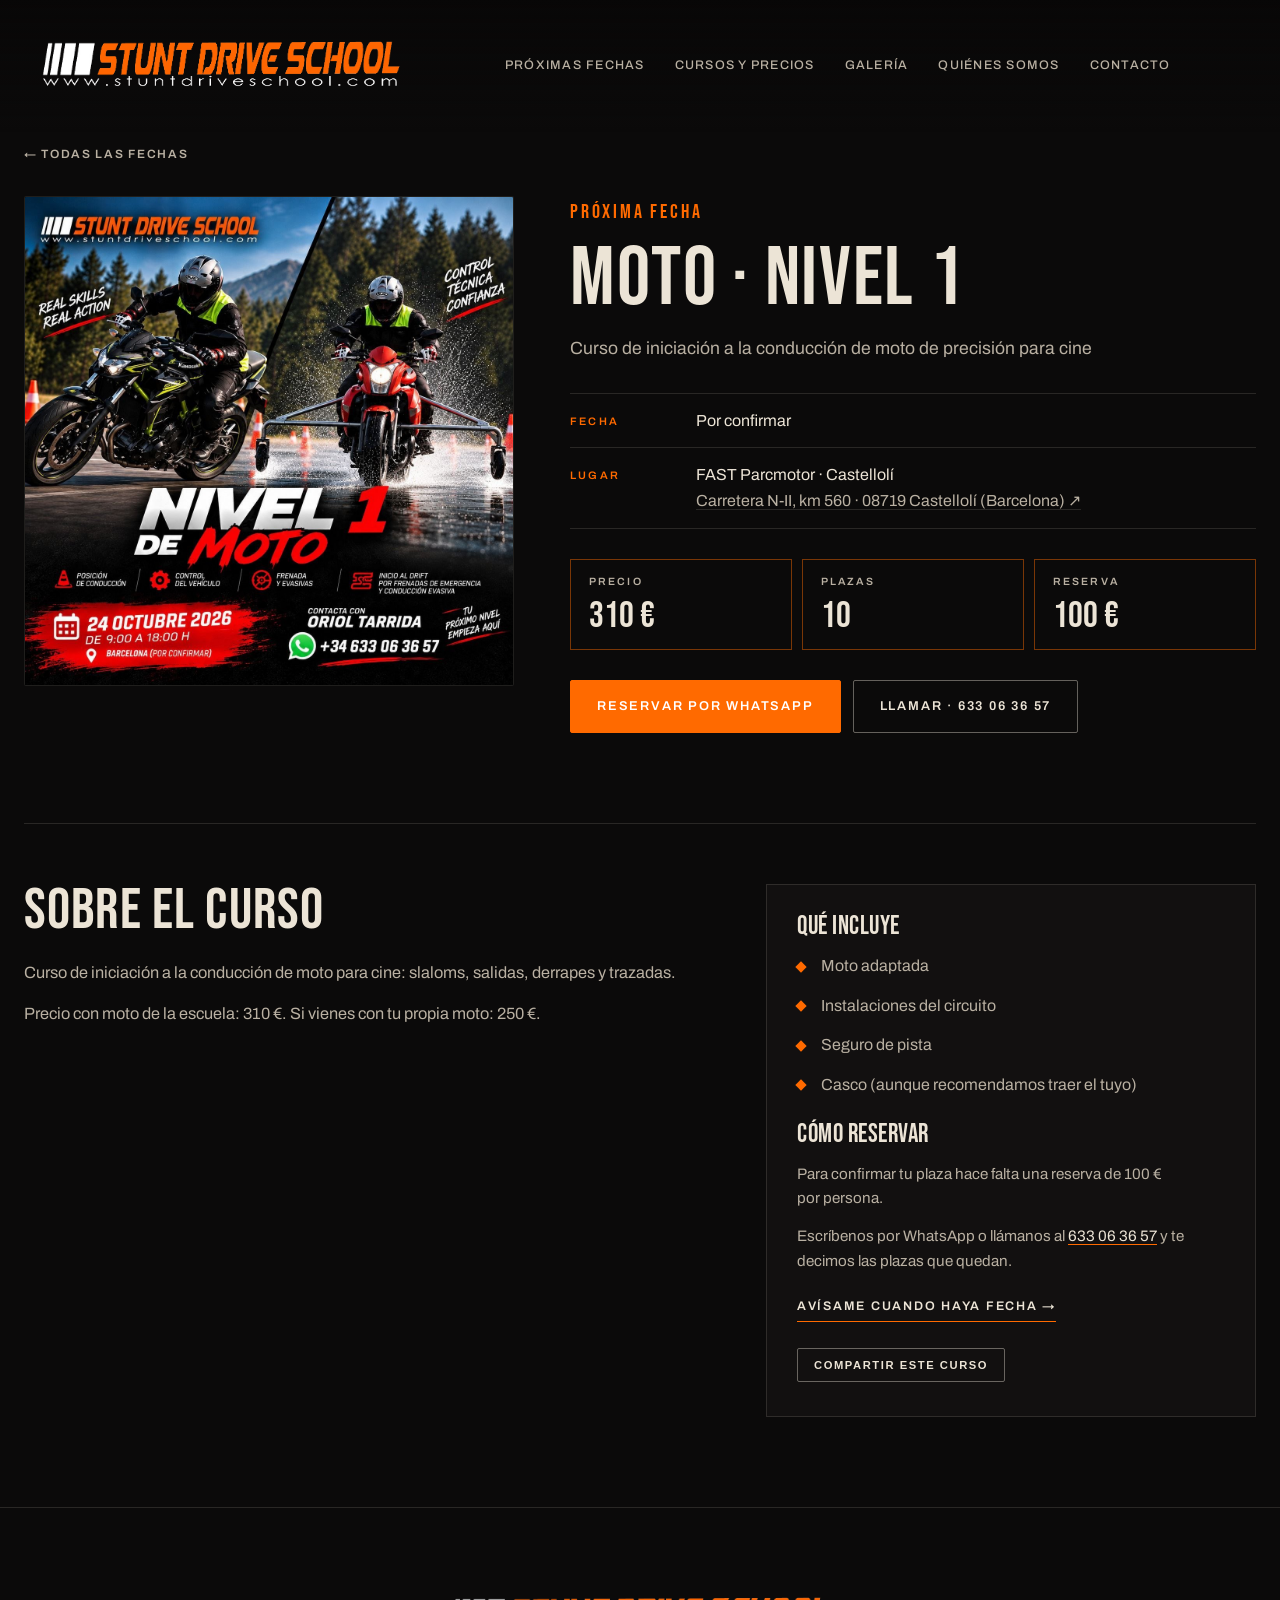
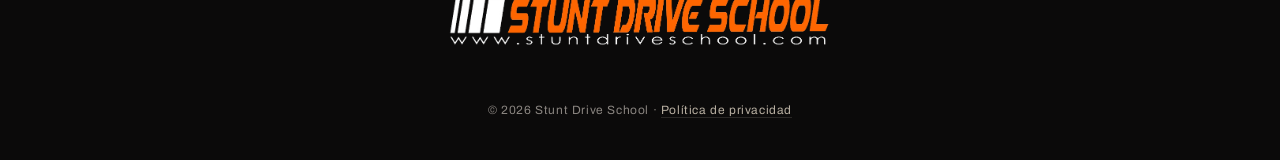
==== commit b1b8bc61: "Quitado el email de contacto (no es correcto de momento) Co-Authored-By: Claude Opus 5.5 <noreply@an" ====
--- a/cursos/moto-nivel-1/index.html
+++ b/cursos/moto-nivel-1/index.html
@@ -14,7 +14,7 @@
 <link rel="preconnect" href="https://fonts.googleapis.com">
 <link rel="preconnect" href="https://fonts.gstatic.com" crossorigin>
 <link href="https://fonts.googleapis.com/css2?family=Bebas+Neue&family=Archivo:wght@400;500;600&display=swap" rel="stylesheet">
-<link rel="stylesheet" href="../../css/style.css?v=22">
+<link rel="stylesheet" href="../../css/style.css?v=23">
 </head>
 <body>
 <!-- Página generada por el panel desde data/contenido.json: no editar a mano -->
@@ -79,7 +79,7 @@
         </ul>
         <h3>Cómo reservar</h3>
         <p>Para confirmar tu plaza hace falta una reserva de 100 € por persona.</p>
-        <p>Escríbenos por WhatsApp o llámanos al <a href="tel:+34633063657">633 06 36 57</a> y te decimos las plazas que quedan. También en <a href="mailto:driveschoolstunt@gmail.com">driveschoolstunt@gmail.com</a>.</p>
+        <p>Escríbenos por WhatsApp o llámanos al <a href="tel:+34633063657">633 06 36 57</a> y te decimos las plazas que quedan.</p>
         <div class="text-links"><a href="../../index.html#avisos">Avísame cuando haya fecha →</a></div>
       <button type="button" class="btn btn-ghost btn-small curso-compartir" id="compartir">Compartir este curso</button>
     </aside>
--- a/css/style.css
+++ b/css/style.css
@@ -359,6 +359,7 @@
 
 /* ---------- Contacto (5 columnas + dirección) ---------- */
 .contact-grid.cols-3{grid-template-columns:repeat(3,1fr);}
+.contact-grid.cols-3 > :last-child:nth-child(3n+2){grid-column:span 2;}
 .contact-address{margin-top:20px;font-size:0.85rem;color:var(--cream-dim);}
 .contact-address a{border-bottom:1px solid var(--red);}
 
@@ -367,6 +368,8 @@
   .event{grid-template-columns:auto 1fr;gap:24px;padding:28px;}
   .event .btn{grid-column:1 / -1;justify-self:start;}
   .contact-grid.cols-3{grid-template-columns:1fr 1fr;}
+  .contact-grid.cols-3 > :last-child:nth-child(3n+2){grid-column:auto;}
+  .contact-grid.cols-3 > :last-child:nth-child(odd){grid-column:1 / -1;}
 }
 @media (max-width: 600px){
   .logo-img{height:54px;}
@@ -380,6 +383,7 @@
   .event-date{justify-self:start;}
   .pl-tag{display:none;}
   .contact-grid.cols-3{grid-template-columns:1fr;}
+  .contact-grid.cols-3 > :last-child:nth-child(odd){grid-column:auto;}
 }
 
 /* ---------- Ajustes de texto y maquetación ---------- */
